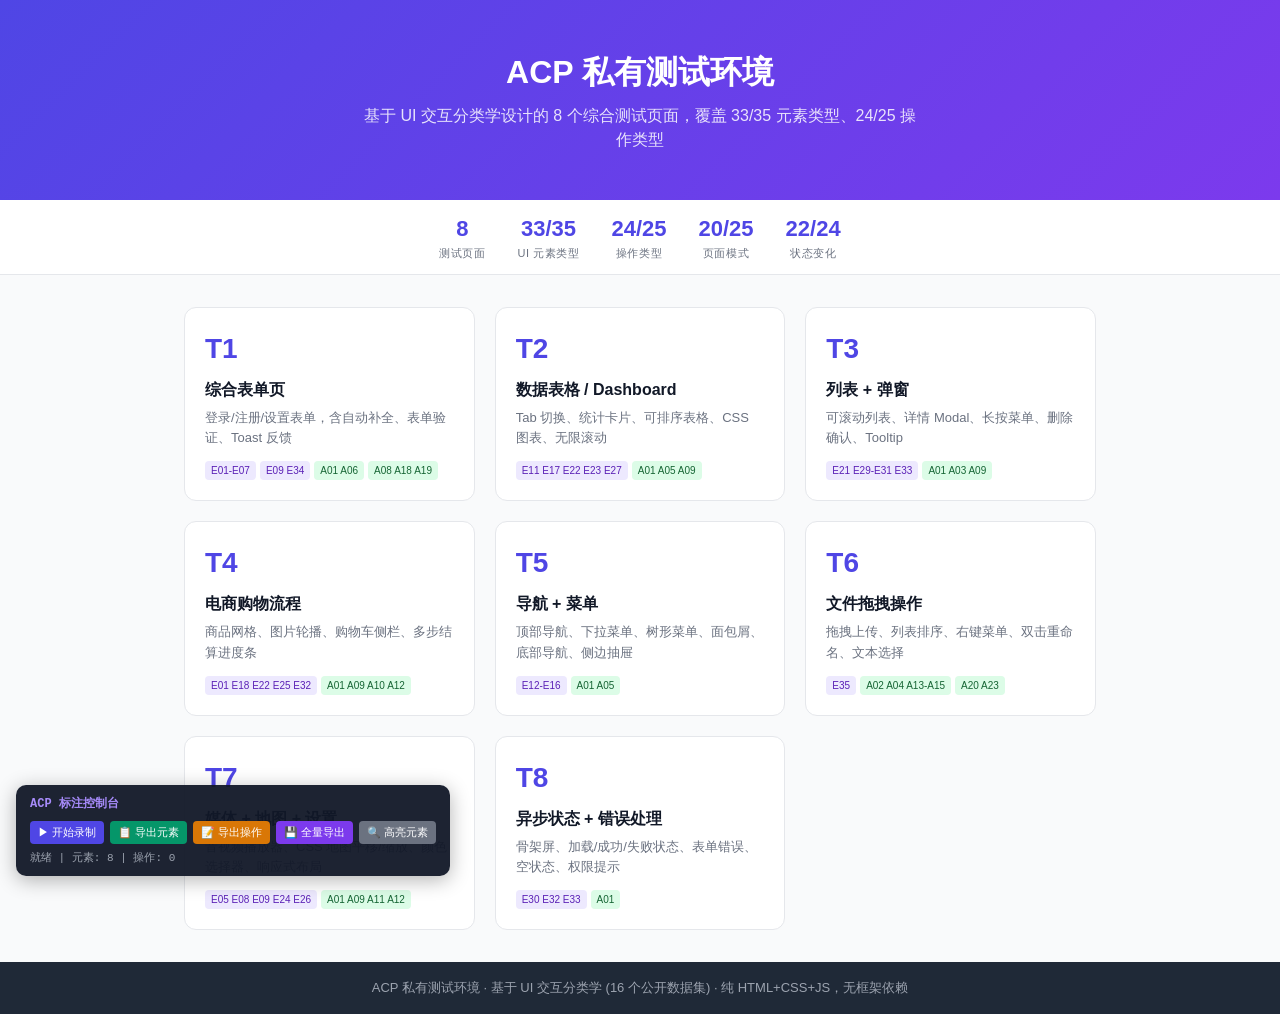
==== acp/testenv/index.html @ 78c3b356 "feat: 构建私有综合测试环境 (testenv) — Task #23 覆盖分类学调研的8个核心测试页面 (T1-T8)： - T1 综合表单：E01-E07, E09, E34 / A01, A" ====
<!DOCTYPE html>
<html lang="zh-CN">
<head>
  <meta charset="UTF-8">
  <meta name="viewport" content="width=device-width, initial-scale=1.0">
  <title>ACP 测试环境</title>
  <link rel="stylesheet" href="static/style.css">
  <style>
    body { min-height: 100vh; display: flex; flex-direction: column; }
    .hero { background: linear-gradient(135deg, #4f46e5 0%, #7c3aed 100%); color: white; padding: 48px 24px; text-align: center; }
    .hero h1 { font-size: 32px; font-weight: 800; margin-bottom: 8px; }
    .hero p { font-size: 16px; opacity: 0.85; max-width: 560px; margin: 0 auto; }
    .pages-grid { max-width: 960px; margin: 0 auto; padding: 32px 24px; display: grid; grid-template-columns: repeat(auto-fill, minmax(280px, 1fr)); gap: 20px; }
    .page-card { background: white; border: 1px solid var(--border); border-radius: 12px; padding: 20px; transition: transform 0.15s, box-shadow 0.15s; text-decoration: none; color: inherit; display: block; }
    .page-card:hover { transform: translateY(-2px); box-shadow: var(--shadow-lg); border-color: var(--primary); }
    .page-card-num { font-size: 28px; font-weight: 800; color: var(--primary); margin-bottom: 8px; }
    .page-card-title { font-size: 16px; font-weight: 600; margin-bottom: 6px; }
    .page-card-desc { font-size: 13px; color: var(--text-muted); margin-bottom: 12px; line-height: 1.6; }
    .coverage-tags { display: flex; flex-wrap: wrap; gap: 4px; }
    .coverage-tag { font-size: 10px; background: #ede9fe; color: #5b21b6; padding: 2px 6px; border-radius: 4px; font-weight: 500; }
    .coverage-tag.action { background: #dcfce7; color: #166534; }
    .footer { margin-top: auto; background: #1f2937; color: #9ca3af; padding: 16px 24px; text-align: center; font-size: 13px; }
    .stats-bar { background: white; border-bottom: 1px solid var(--border); padding: 12px 24px; display: flex; justify-content: center; gap: 32px; flex-wrap: wrap; }
    .stat { text-align: center; }
    .stat-num { font-size: 22px; font-weight: 700; color: var(--primary); }
    .stat-label { font-size: 11px; color: var(--text-muted); text-transform: uppercase; letter-spacing: 0.05em; }
  </style>
</head>
<body>
  <div class="hero">
    <h1>ACP 私有测试环境</h1>
    <p>基于 UI 交互分类学设计的 8 个综合测试页面，覆盖 33/35 元素类型、24/25 操作类型</p>
  </div>

  <div class="stats-bar">
    <div class="stat"><div class="stat-num">8</div><div class="stat-label">测试页面</div></div>
    <div class="stat"><div class="stat-num">33/35</div><div class="stat-label">UI 元素类型</div></div>
    <div class="stat"><div class="stat-num">24/25</div><div class="stat-label">操作类型</div></div>
    <div class="stat"><div class="stat-num">20/25</div><div class="stat-label">页面模式</div></div>
    <div class="stat"><div class="stat-num">22/24</div><div class="stat-label">状态变化</div></div>
  </div>

  <div class="pages-grid">
    <a href="pages/t1_form.html" class="page-card" data-acp-type="card" data-acp-id="nav-t1">
      <div class="page-card-num">T1</div>
      <div class="page-card-title">综合表单页</div>
      <div class="page-card-desc">登录/注册/设置表单，含自动补全、表单验证、Toast 反馈</div>
      <div class="coverage-tags">
        <span class="coverage-tag">E01-E07</span>
        <span class="coverage-tag">E09 E34</span>
        <span class="coverage-tag action">A01 A06</span>
        <span class="coverage-tag action">A08 A18 A19</span>
      </div>
    </a>

    <a href="pages/t2_dashboard.html" class="page-card" data-acp-type="card" data-acp-id="nav-t2">
      <div class="page-card-num">T2</div>
      <div class="page-card-title">数据表格 / Dashboard</div>
      <div class="page-card-desc">Tab 切换、统计卡片、可排序表格、CSS 图表、无限滚动</div>
      <div class="coverage-tags">
        <span class="coverage-tag">E11 E17 E22 E23 E27</span>
        <span class="coverage-tag action">A01 A05 A09</span>
      </div>
    </a>

    <a href="pages/t3_list_modal.html" class="page-card" data-acp-type="card" data-acp-id="nav-t3">
      <div class="page-card-num">T3</div>
      <div class="page-card-title">列表 + 弹窗</div>
      <div class="page-card-desc">可滚动列表、详情 Modal、长按菜单、删除确认、Tooltip</div>
      <div class="coverage-tags">
        <span class="coverage-tag">E21 E29-E31 E33</span>
        <span class="coverage-tag action">A01 A03 A09</span>
      </div>
    </a>

    <a href="pages/t4_ecommerce.html" class="page-card" data-acp-type="card" data-acp-id="nav-t4">
      <div class="page-card-num">T4</div>
      <div class="page-card-title">电商购物流程</div>
      <div class="page-card-desc">商品网格、图片轮播、购物车侧栏、多步结算进度条</div>
      <div class="coverage-tags">
        <span class="coverage-tag">E01 E18 E22 E25 E32</span>
        <span class="coverage-tag action">A01 A09 A10 A12</span>
      </div>
    </a>

    <a href="pages/t5_navigation.html" class="page-card" data-acp-type="card" data-acp-id="nav-t5">
      <div class="page-card-num">T5</div>
      <div class="page-card-title">导航 + 菜单</div>
      <div class="page-card-desc">顶部导航、下拉菜单、树形菜单、面包屑、底部导航、侧边抽屉</div>
      <div class="coverage-tags">
        <span class="coverage-tag">E12-E16</span>
        <span class="coverage-tag action">A01 A05</span>
      </div>
    </a>

    <a href="pages/t6_file_drag.html" class="page-card" data-acp-type="card" data-acp-id="nav-t6">
      <div class="page-card-num">T6</div>
      <div class="page-card-title">文件拖拽操作</div>
      <div class="page-card-desc">拖拽上传、列表排序、右键菜单、双击重命名、文本选择</div>
      <div class="coverage-tags">
        <span class="coverage-tag">E35</span>
        <span class="coverage-tag action">A02 A04 A13-A15</span>
        <span class="coverage-tag action">A20 A23</span>
      </div>
    </a>

    <a href="pages/t7_media_map.html" class="page-card" data-acp-type="card" data-acp-id="nav-t7">
      <div class="page-card-num">T7</div>
      <div class="page-card-title">媒体 + 地图 + 设置</div>
      <div class="page-card-desc">音视频播放器、CSS 地图平移/缩放、颜色选择器、响应式布局</div>
      <div class="coverage-tags">
        <span class="coverage-tag">E05 E08 E09 E24 E26</span>
        <span class="coverage-tag action">A01 A09 A11 A12</span>
      </div>
    </a>

    <a href="pages/t8_async_error.html" class="page-card" data-acp-type="card" data-acp-id="nav-t8">
      <div class="page-card-num">T8</div>
      <div class="page-card-title">异步状态 + 错误处理</div>
      <div class="page-card-desc">骨架屏、加载/成功/失败状态、表单错误、空状态、权限提示</div>
      <div class="coverage-tags">
        <span class="coverage-tag">E30 E32 E33</span>
        <span class="coverage-tag action">A01</span>
      </div>
    </a>
  </div>

  <div class="footer">
    ACP 私有测试环境 · 基于 UI 交互分类学 (16 个公开数据集) · 纯 HTML+CSS+JS，无框架依赖
  </div>

  <script src="auto_label.js"></script>
</body>
</html>
---- acp/testenv/static/style.css ----
/* ACP 测试环境共享样式 */

*, *::before, *::after { box-sizing: border-box; margin: 0; padding: 0; }

:root {
  --primary: #4f46e5;
  --primary-hover: #4338ca;
  --secondary: #6b7280;
  --success: #10b981;
  --warning: #f59e0b;
  --danger: #ef4444;
  --bg: #f9fafb;
  --surface: #ffffff;
  --border: #e5e7eb;
  --text: #111827;
  --text-muted: #6b7280;
  --radius: 8px;
  --shadow: 0 1px 3px rgba(0,0,0,0.12), 0 1px 2px rgba(0,0,0,0.08);
  --shadow-lg: 0 10px 15px -3px rgba(0,0,0,0.1), 0 4px 6px -2px rgba(0,0,0,0.05);
}

body {
  font-family: -apple-system, BlinkMacSystemFont, 'Segoe UI', Roboto, sans-serif;
  background: var(--bg);
  color: var(--text);
  font-size: 14px;
  line-height: 1.5;
}

/* Buttons */
.btn {
  display: inline-flex; align-items: center; justify-content: center;
  gap: 6px; padding: 8px 16px; border-radius: var(--radius);
  font-size: 14px; font-weight: 500; cursor: pointer;
  border: 1px solid transparent; transition: all 0.15s;
  text-decoration: none; user-select: none;
}
.btn-primary { background: var(--primary); color: white; }
.btn-primary:hover { background: var(--primary-hover); }
.btn-secondary { background: var(--surface); color: var(--text); border-color: var(--border); }
.btn-secondary:hover { background: var(--bg); }
.btn-danger { background: var(--danger); color: white; }
.btn-danger:hover { background: #dc2626; }
.btn-ghost { background: transparent; color: var(--text); }
.btn-ghost:hover { background: var(--bg); }
.btn-sm { padding: 4px 10px; font-size: 12px; }
.btn-lg { padding: 10px 24px; font-size: 16px; }
.btn:disabled { opacity: 0.5; cursor: not-allowed; }

/* Form Elements */
.form-group { display: flex; flex-direction: column; gap: 4px; margin-bottom: 16px; }
.form-label { font-size: 13px; font-weight: 500; color: var(--text); }
.form-input, .form-select, .form-textarea {
  width: 100%; padding: 8px 12px; border: 1px solid var(--border);
  border-radius: var(--radius); font-size: 14px; background: var(--surface);
  transition: border-color 0.15s, box-shadow 0.15s; outline: none;
}
.form-input:focus, .form-select:focus, .form-textarea:focus {
  border-color: var(--primary); box-shadow: 0 0 0 3px rgba(79,70,229,0.1);
}
.form-input.error { border-color: var(--danger); }
.form-error { font-size: 12px; color: var(--danger); }
.form-textarea { resize: vertical; min-height: 80px; }

/* Checkbox & Radio */
.checkbox-group, .radio-group { display: flex; flex-wrap: wrap; gap: 12px; }
.checkbox-item, .radio-item {
  display: flex; align-items: center; gap: 6px; cursor: pointer;
}
.checkbox-item input, .radio-item input { width: 16px; height: 16px; cursor: pointer; accent-color: var(--primary); }

/* Switch Toggle */
.switch { position: relative; display: inline-block; width: 44px; height: 24px; }
.switch input { opacity: 0; width: 0; height: 0; }
.switch-slider {
  position: absolute; inset: 0; background: var(--border); border-radius: 12px;
  cursor: pointer; transition: 0.2s;
}
.switch-slider::before {
  content: ''; position: absolute; width: 18px; height: 18px; left: 3px; top: 3px;
  background: white; border-radius: 50%; transition: 0.2s;
  box-shadow: 0 1px 3px rgba(0,0,0,0.2);
}
.switch input:checked + .switch-slider { background: var(--primary); }
.switch input:checked + .switch-slider::before { transform: translateX(20px); }

/* Slider */
.slider { width: 100%; height: 4px; accent-color: var(--primary); cursor: pointer; }

/* Cards */
.card {
  background: var(--surface); border: 1px solid var(--border);
  border-radius: var(--radius); padding: 16px; box-shadow: var(--shadow);
}
.card-header { font-size: 16px; font-weight: 600; margin-bottom: 12px; }

/* Badges */
.badge {
  display: inline-flex; align-items: center; padding: 2px 8px;
  border-radius: 999px; font-size: 11px; font-weight: 600;
}
.badge-blue { background: #dbeafe; color: #1d4ed8; }
.badge-green { background: #d1fae5; color: #065f46; }
.badge-red { background: #fee2e2; color: #991b1b; }
.badge-yellow { background: #fef3c7; color: #92400e; }
.badge-gray { background: #f3f4f6; color: #374151; }

/* Toast */
.toast-container {
  position: fixed; bottom: 24px; right: 24px; z-index: 9999;
  display: flex; flex-direction: column; gap: 8px;
}
.toast {
  background: #1f2937; color: white; padding: 12px 16px;
  border-radius: var(--radius); box-shadow: var(--shadow-lg);
  display: flex; align-items: center; gap: 10px;
  min-width: 200px; max-width: 320px; font-size: 14px;
  animation: slideInRight 0.2s ease;
}
.toast-success { border-left: 4px solid var(--success); }
.toast-error { border-left: 4px solid var(--danger); }
.toast-warning { border-left: 4px solid var(--warning); }
.toast-info { border-left: 4px solid var(--primary); }
@keyframes slideInRight {
  from { transform: translateX(100%); opacity: 0; }
  to { transform: translateX(0); opacity: 1; }
}

/* Modal */
.modal-overlay {
  position: fixed; inset: 0; background: rgba(0,0,0,0.5);
  display: flex; align-items: center; justify-content: center;
  z-index: 1000; opacity: 0; pointer-events: none; transition: opacity 0.2s;
}
.modal-overlay.active { opacity: 1; pointer-events: all; }
.modal {
  background: var(--surface); border-radius: 12px; padding: 24px;
  box-shadow: var(--shadow-lg); max-width: 480px; width: 90%;
  transform: translateY(-20px); transition: transform 0.2s;
}
.modal-overlay.active .modal { transform: translateY(0); }
.modal-header { display: flex; justify-content: space-between; align-items: center; margin-bottom: 16px; }
.modal-title { font-size: 18px; font-weight: 600; }
.modal-close { background: none; border: none; cursor: pointer; color: var(--text-muted); font-size: 20px; padding: 4px; }
.modal-footer { display: flex; justify-content: flex-end; gap: 8px; margin-top: 20px; }

/* Tabs */
.tabs { display: flex; border-bottom: 2px solid var(--border); margin-bottom: 16px; }
.tab-btn {
  padding: 10px 16px; border: none; background: none; cursor: pointer;
  color: var(--text-muted); font-size: 14px; font-weight: 500;
  border-bottom: 2px solid transparent; margin-bottom: -2px; transition: all 0.15s;
}
.tab-btn:hover { color: var(--text); }
.tab-btn.active { color: var(--primary); border-bottom-color: var(--primary); }
.tab-content { display: none; }
.tab-content.active { display: block; }

/* Table */
.table { width: 100%; border-collapse: collapse; font-size: 14px; }
.table th {
  text-align: left; padding: 10px 12px; background: var(--bg);
  border-bottom: 2px solid var(--border); font-weight: 600;
  color: var(--text-muted); font-size: 12px; text-transform: uppercase;
  letter-spacing: 0.05em; cursor: pointer; user-select: none;
}
.table th:hover { color: var(--text); }
.table td { padding: 10px 12px; border-bottom: 1px solid var(--border); }
.table tr:hover td { background: var(--bg); }
.table-container { overflow-x: auto; border: 1px solid var(--border); border-radius: var(--radius); }

/* Notification Banner */
.notification-banner {
  padding: 12px 16px; border-radius: var(--radius); margin-bottom: 16px;
  display: flex; align-items: center; justify-content: space-between;
  font-size: 14px;
}
.notification-banner.info { background: #dbeafe; color: #1e40af; border-left: 4px solid #3b82f6; }
.notification-banner.success { background: #d1fae5; color: #065f46; border-left: 4px solid var(--success); }
.notification-banner.warning { background: #fef3c7; color: #92400e; border-left: 4px solid var(--warning); }
.notification-banner.error { background: #fee2e2; color: #991b1b; border-left: 4px solid var(--danger); }

/* Tooltip */
.tooltip-wrapper { position: relative; display: inline-block; }
.tooltip-text {
  position: absolute; bottom: 125%; left: 50%; transform: translateX(-50%);
  background: #1f2937; color: white; padding: 6px 10px; border-radius: 6px;
  font-size: 12px; white-space: nowrap; pointer-events: none;
  opacity: 0; transition: opacity 0.15s; z-index: 100;
}
.tooltip-text::after {
  content: ''; position: absolute; top: 100%; left: 50%; transform: translateX(-50%);
  border: 5px solid transparent; border-top-color: #1f2937;
}
.tooltip-wrapper:hover .tooltip-text { opacity: 1; }

/* Avatar */
.avatar {
  width: 36px; height: 36px; border-radius: 50%; display: flex;
  align-items: center; justify-content: center; font-size: 14px;
  font-weight: 600; color: white; flex-shrink: 0;
}

/* Progress */
.progress { height: 6px; background: var(--border); border-radius: 3px; overflow: hidden; }
.progress-bar { height: 100%; background: var(--primary); transition: width 0.3s; border-radius: 3px; }
.progress-bar.indeterminate {
  width: 40% !important;
  animation: progress-indeterminate 1.5s ease-in-out infinite;
}
@keyframes progress-indeterminate {
  0% { transform: translateX(-100%); }
  100% { transform: translateX(300%); }
}

/* Skeleton */
.skeleton {
  background: linear-gradient(90deg, #f3f4f6 25%, #e5e7eb 50%, #f3f4f6 75%);
  background-size: 200% 100%;
  animation: skeleton-loading 1.5s infinite;
  border-radius: 4px;
}
@keyframes skeleton-loading {
  0% { background-position: 200% 0; }
  100% { background-position: -200% 0; }
}

/* Spinner */
.spinner {
  width: 32px; height: 32px; border: 3px solid var(--border);
  border-top-color: var(--primary); border-radius: 50%;
  animation: spin 0.8s linear infinite;
}
@keyframes spin { to { transform: rotate(360deg); } }

/* Breadcrumb */
.breadcrumb { display: flex; align-items: center; gap: 4px; font-size: 13px; }
.breadcrumb-item { color: var(--primary); cursor: pointer; text-decoration: underline; }
.breadcrumb-item:last-child { color: var(--text-muted); text-decoration: none; cursor: default; }
.breadcrumb-sep { color: var(--text-muted); }

/* Empty State */
.empty-state {
  text-align: center; padding: 48px 24px; color: var(--text-muted);
}
.empty-state-icon { font-size: 48px; margin-bottom: 12px; }
.empty-state-title { font-size: 18px; font-weight: 600; color: var(--text); margin-bottom: 6px; }

/* Pagination */
.pagination { display: flex; align-items: center; gap: 4px; margin-top: 16px; }
.page-btn {
  width: 32px; height: 32px; display: flex; align-items: center; justify-content: center;
  border: 1px solid var(--border); border-radius: 6px; cursor: pointer;
  background: var(--surface); font-size: 13px; transition: all 0.15s;
}
.page-btn:hover { background: var(--bg); }
.page-btn.active { background: var(--primary); color: white; border-color: var(--primary); }

/* Utility classes */
.flex { display: flex; }
.flex-col { flex-direction: column; }
.items-center { align-items: center; }
.justify-between { justify-content: space-between; }
.justify-end { justify-content: flex-end; }
.gap-2 { gap: 8px; }
.gap-4 { gap: 16px; }
.gap-6 { gap: 24px; }
.grid { display: grid; }
.grid-2 { grid-template-columns: repeat(2, 1fr); }
.grid-3 { grid-template-columns: repeat(3, 1fr); }
.grid-4 { grid-template-columns: repeat(4, 1fr); }
.p-4 { padding: 16px; }
.p-6 { padding: 24px; }
.mb-4 { margin-bottom: 16px; }
.mt-4 { margin-top: 16px; }
.text-sm { font-size: 12px; }
.text-muted { color: var(--text-muted); }
.font-bold { font-weight: 700; }
.font-semibold { font-weight: 600; }
.w-full { width: 100%; }
.hidden { display: none !important; }
.relative { position: relative; }
.overflow-hidden { overflow: hidden; }
.truncate { overflow: hidden; text-overflow: ellipsis; white-space: nowrap; }

/* Page header */
.page-header {
  background: var(--surface); border-bottom: 1px solid var(--border);
  padding: 12px 24px; display: flex; align-items: center; justify-content: space-between;
  position: sticky; top: 0; z-index: 100;
}
.page-header h1 { font-size: 18px; font-weight: 700; color: var(--primary); }
.page-header .coverage { font-size: 12px; color: var(--text-muted); }

/* ACP Label Badge */
.acp-indicator {
  position: fixed; top: 8px; right: 8px; z-index: 9998;
  background: rgba(79,70,229,0.9); color: white;
  padding: 4px 10px; border-radius: 999px; font-size: 11px; font-weight: 600;
}

/* Context Menu */
.context-menu {
  position: fixed; background: var(--surface); border: 1px solid var(--border);
  border-radius: var(--radius); box-shadow: var(--shadow-lg);
  min-width: 160px; z-index: 2000; overflow: hidden;
}
.context-menu-item {
  padding: 8px 16px; cursor: pointer; font-size: 13px; display: flex; align-items: center; gap: 8px;
  transition: background 0.1s;
}
.context-menu-item:hover { background: var(--bg); }
.context-menu-item.danger { color: var(--danger); }
.context-menu-sep { height: 1px; background: var(--border); margin: 4px 0; }

@media (max-width: 768px) {
  .grid-2, .grid-3, .grid-4 { grid-template-columns: 1fr; }
  .hide-mobile { display: none; }
}
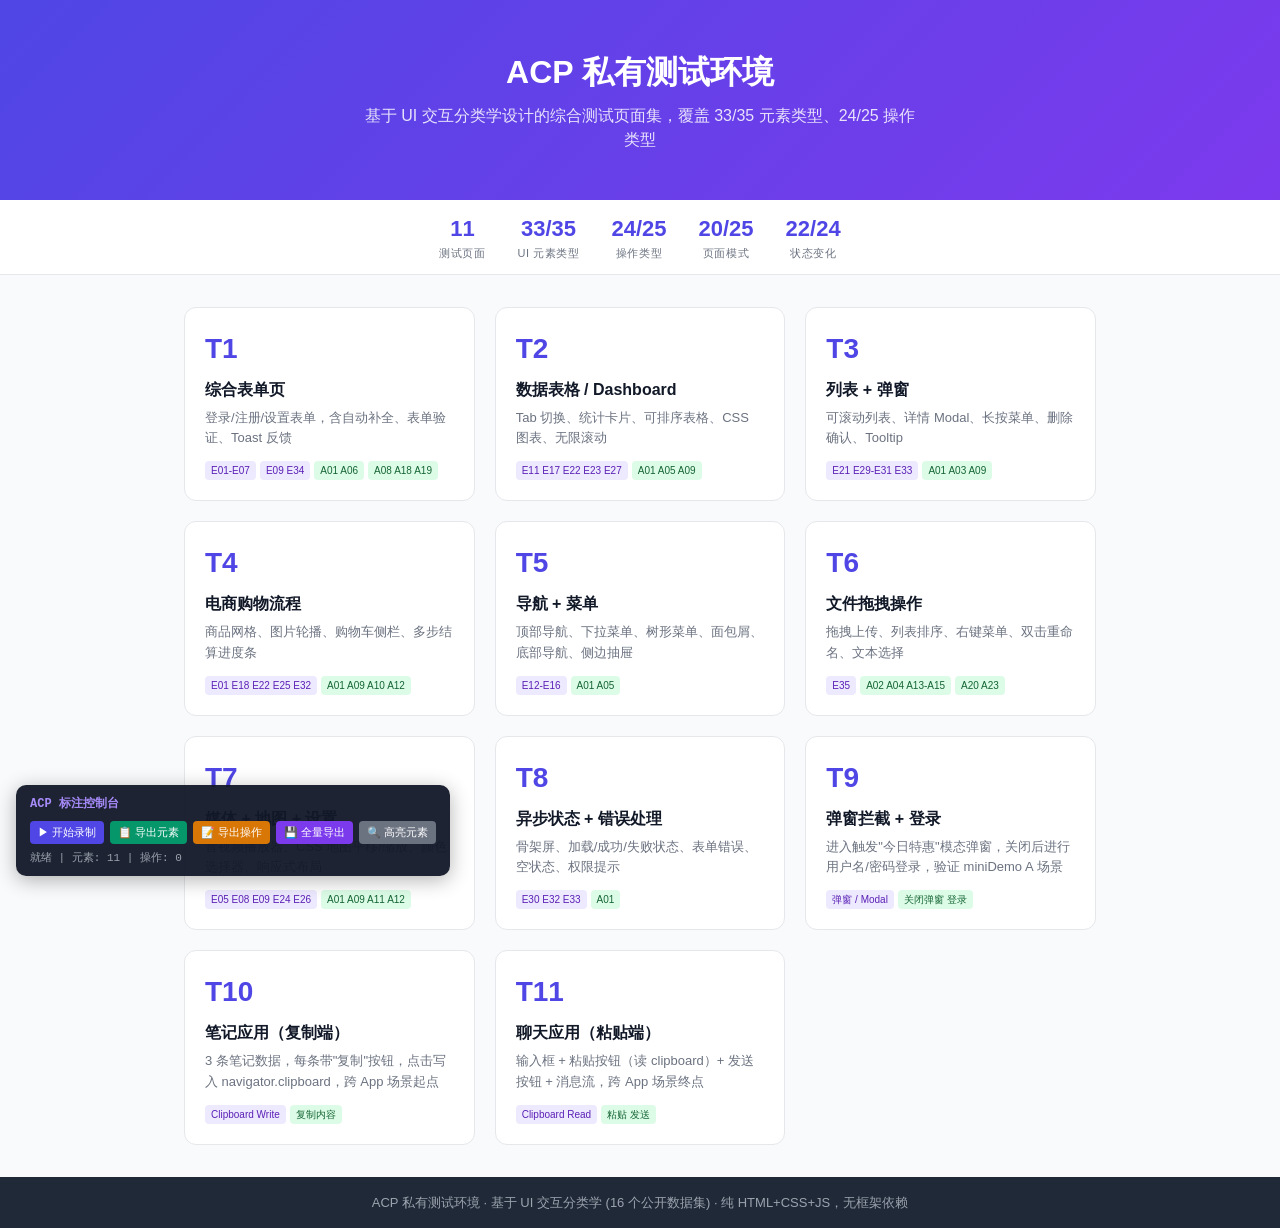
==== commit 13787139: "feat: miniDemo A 链路 + Evaluator 框架（#1/#2/#4 预热） - testenv 补齐：popup-login.html（弹窗+登录）+ cross-app/（not" ====
--- a/acp/testenv/index.html
+++ b/acp/testenv/index.html
@@ -29,11 +29,11 @@
 <body>
   <div class="hero">
     <h1>ACP 私有测试环境</h1>
-    <p>基于 UI 交互分类学设计的 8 个综合测试页面，覆盖 33/35 元素类型、24/25 操作类型</p>
+    <p>基于 UI 交互分类学设计的综合测试页面集，覆盖 33/35 元素类型、24/25 操作类型</p>
   </div>
 
   <div class="stats-bar">
-    <div class="stat"><div class="stat-num">8</div><div class="stat-label">测试页面</div></div>
+    <div class="stat"><div class="stat-num">11</div><div class="stat-label">测试页面</div></div>
     <div class="stat"><div class="stat-num">33/35</div><div class="stat-label">UI 元素类型</div></div>
     <div class="stat"><div class="stat-num">24/25</div><div class="stat-label">操作类型</div></div>
     <div class="stat"><div class="stat-num">20/25</div><div class="stat-label">页面模式</div></div>
@@ -123,6 +123,36 @@
         <span class="coverage-tag action">A01</span>
       </div>
     </a>
+
+    <a href="pages/popup-login.html" class="page-card" data-acp-type="card" data-acp-id="nav-t9">
+      <div class="page-card-num">T9</div>
+      <div class="page-card-title">弹窗拦截 + 登录</div>
+      <div class="page-card-desc">进入触发"今日特惠"模态弹窗，关闭后进行用户名/密码登录，验证 miniDemo A 场景</div>
+      <div class="coverage-tags">
+        <span class="coverage-tag">弹窗 / Modal</span>
+        <span class="coverage-tag action">关闭弹窗 登录</span>
+      </div>
+    </a>
+
+    <a href="pages/cross-app/notes-app.html" class="page-card" data-acp-type="card" data-acp-id="nav-t10">
+      <div class="page-card-num">T10</div>
+      <div class="page-card-title">笔记应用（复制端）</div>
+      <div class="page-card-desc">3 条笔记数据，每条带"复制"按钮，点击写入 navigator.clipboard，跨 App 场景起点</div>
+      <div class="coverage-tags">
+        <span class="coverage-tag">Clipboard Write</span>
+        <span class="coverage-tag action">复制内容</span>
+      </div>
+    </a>
+
+    <a href="pages/cross-app/chat-app.html" class="page-card" data-acp-type="card" data-acp-id="nav-t11">
+      <div class="page-card-num">T11</div>
+      <div class="page-card-title">聊天应用（粘贴端）</div>
+      <div class="page-card-desc">输入框 + 粘贴按钮（读 clipboard）+ 发送按钮 + 消息流，跨 App 场景终点</div>
+      <div class="coverage-tags">
+        <span class="coverage-tag">Clipboard Read</span>
+        <span class="coverage-tag action">粘贴 发送</span>
+      </div>
+    </a>
   </div>
 
   <div class="footer">
